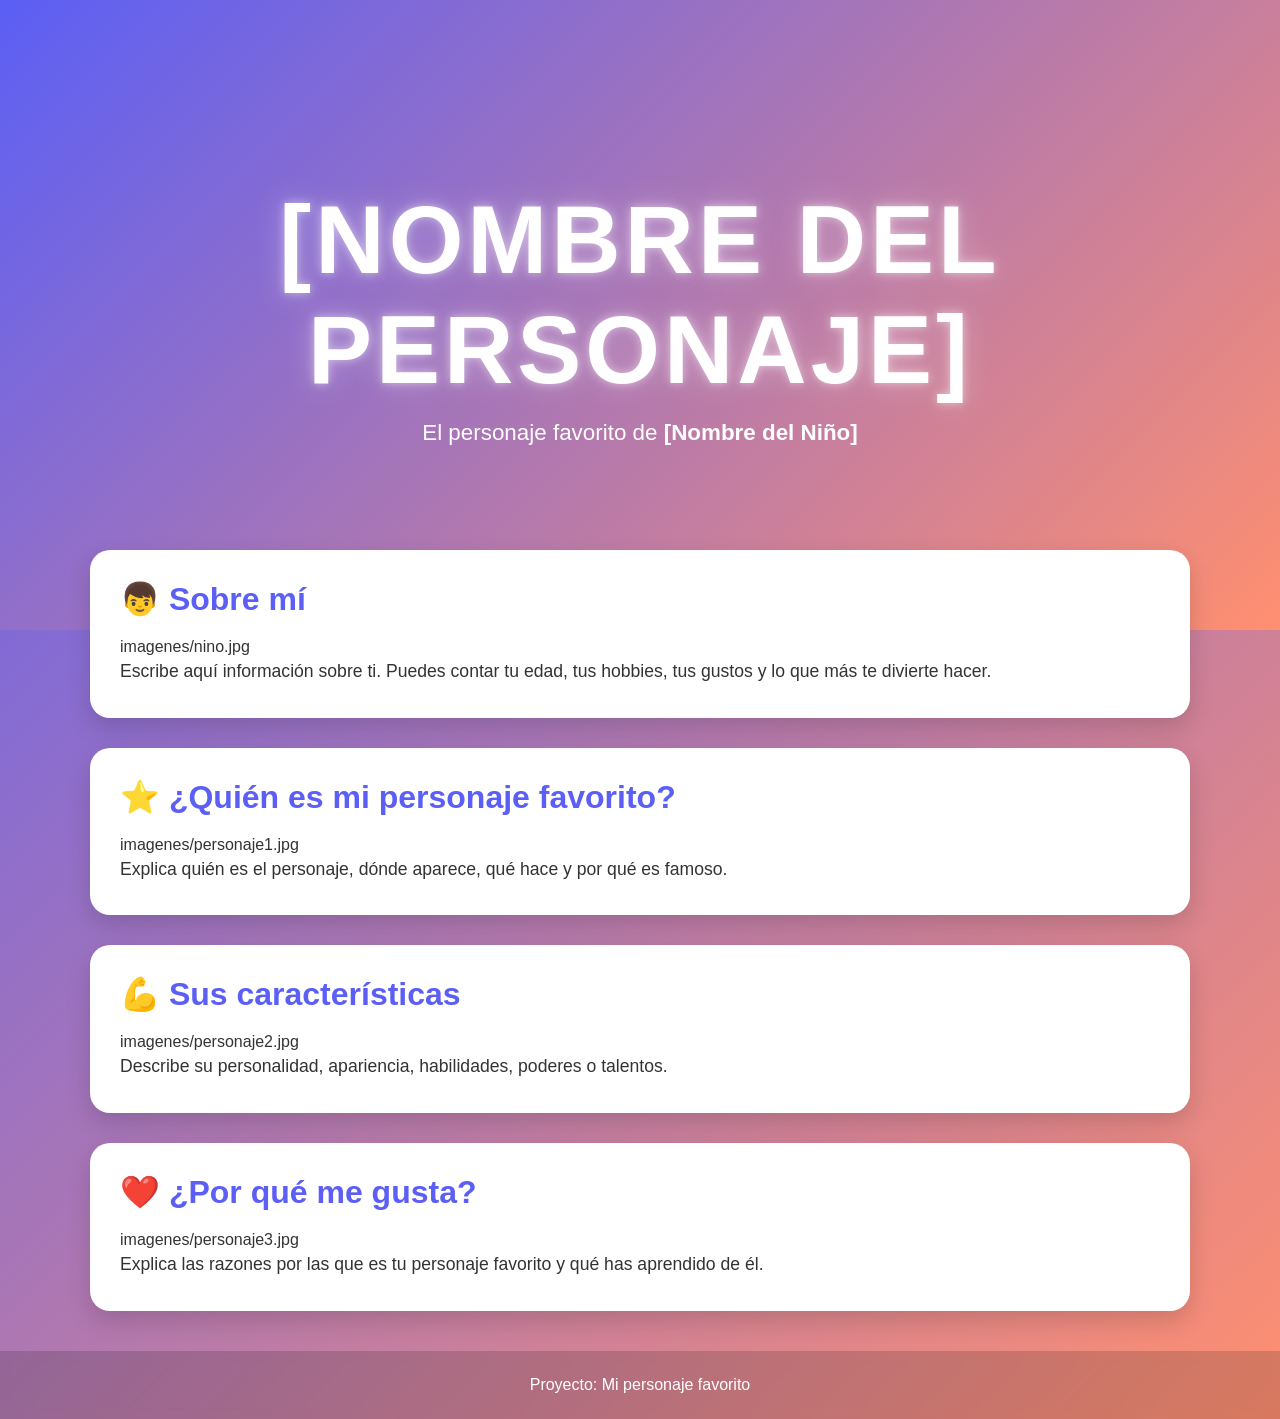
==== docs/personajeFavorito/index.html @ a3b90143 "Automated update" ====
<!DOCTYPE html>
<html lang="es">

<head>
    <meta charset="UTF-8">
    <meta name="viewport" content="width=device-width, initial-scale=1.0">
    <title>[Nombre del Personaje]</title>
    <link rel="stylesheet" href="style.css">
</head>

<body>

    <header class="hero">
        <div class="hero-content">
            <h1>[NOMBRE DEL PERSONAJE]</h1>
            <p>El personaje favorito de <strong>[Nombre del Niño]</strong></p>
        </div>
    </header>

    <main>

        <section class="card">
            <h2>👦 Sobre mí</h2>
            imagenes/nino.jpg

            <p>
                Escribe aquí información sobre ti.
                Puedes contar tu edad, tus hobbies,
                tus gustos y lo que más te divierte hacer.
            </p>
        </section>

        <section class="card">
            <h2>⭐ ¿Quién es mi personaje favorito?</h2>
            imagenes/personaje1.jpg

            <p>
                Explica quién es el personaje, dónde aparece,
                qué hace y por qué es famoso.
            </p>
        </section>

        <section class="card">
            <h2>💪 Sus características</h2>
            imagenes/personaje2.jpg

            <p>
                Describe su personalidad, apariencia,
                habilidades, poderes o talentos.
            </p>
        </section>

        <section class="card">
            <h2>❤️ ¿Por qué me gusta?</h2>
            imagenes/personaje3.jpg

            <p>
                Explica las razones por las que es tu personaje favorito
                y qué has aprendido de él.
            </p>
        </section>

    </main>

    <footer>
        <p>Proyecto: Mi personaje favorito</p>
    </footer>

</body>

</html>
---- docs/personajeFavorito/style.css ----
/*======================================
  PALETA DE COLORES
======================================*/
:root {
    --color-primario: #5b5ff5;
    --color-secundario: #ff8f70;
}

/*======================================
  CONFIGURACIÓN GENERAL
======================================*/
* {
    margin: 0;
    padding: 0;
    box-sizing: border-box;
}

body {
    font-family: "Segoe UI", Arial, sans-serif;

    background: linear-gradient(
        135deg,
        var(--color-primario),
        var(--color-secundario)
    );

    min-height: 100vh;
    color: #333;
}

/*======================================
  HERO
======================================*/
.hero {
    height: 70vh;

    display: flex;
    justify-content: center;
    align-items: center;

    text-align: center;

    background: linear-gradient(
        135deg,
        var(--color-primario),
        var(--color-secundario)
    );

    color: white;
}

.hero-content {
    animation: aparecer 1.5s ease;
}

.hero h1 {
    font-size: clamp(3rem, 8vw, 6rem);
    letter-spacing: 4px;
    text-transform: uppercase;

    text-shadow:
        0 0 10px rgba(255,255,255,.5),
        0 0 30px rgba(255,255,255,.3);

    animation: flotar 3s ease-in-out infinite;
}

.hero p {
    font-size: 1.4rem;
    margin-top: 15px;
}

/*======================================
  CONTENEDOR
======================================*/
main {
    width: 90%;
    max-width: 1100px;

    margin: -80px auto 40px;
}

/*======================================
  TARJETAS
======================================*/
.card {
    background: white;

    margin-bottom: 30px;
    padding: 30px;

    border-radius: 20px;

    box-shadow: 0 10px 25px rgba(0,0,0,.15);

    transition: .3s;
}

.card:hover {
    transform: translateY(-8px);
}

.card h2 {
    color: var(--color-primario);
    margin-bottom: 20px;
    font-size: 2rem;
}

.card img {
    width: 100%;
    max-width: 450px;

    display: block;
    margin: 20px auto;

    border-radius: 15px;

    transition: .4s;
}

.card img:hover {
    transform: scale(1.05);
}

.card p {
    font-size: 1.1rem;
    line-height: 1.8;
}

/*======================================
  FOOTER
======================================*/
footer {
    text-align: center;

    padding: 25px;

    color: white;

    background: rgba(0,0,0,.15);

    backdrop-filter: blur(5px);
}

/*======================================
  ANIMACIONES
======================================*/
@keyframes aparecer {
    from {
        opacity: 0;
        transform: translateY(40px);
    }

    to {
        opacity: 1;
        transform: translateY(0);
    }
}

@keyframes flotar {
    0% {
        transform: translateY(0);
    }

    50% {
        transform: translateY(-10px);
    }

    100% {
        transform: translateY(0);
    }
}

/*======================================
  RESPONSIVE
======================================*/
@media (max-width: 768px) {

    .hero {
        height: 55vh;
    }

    .hero p {
        font-size: 1rem;
    }

    .card {
        padding: 20px;
    }

    .card h2 {
        font-size: 1.5rem;
    }
}
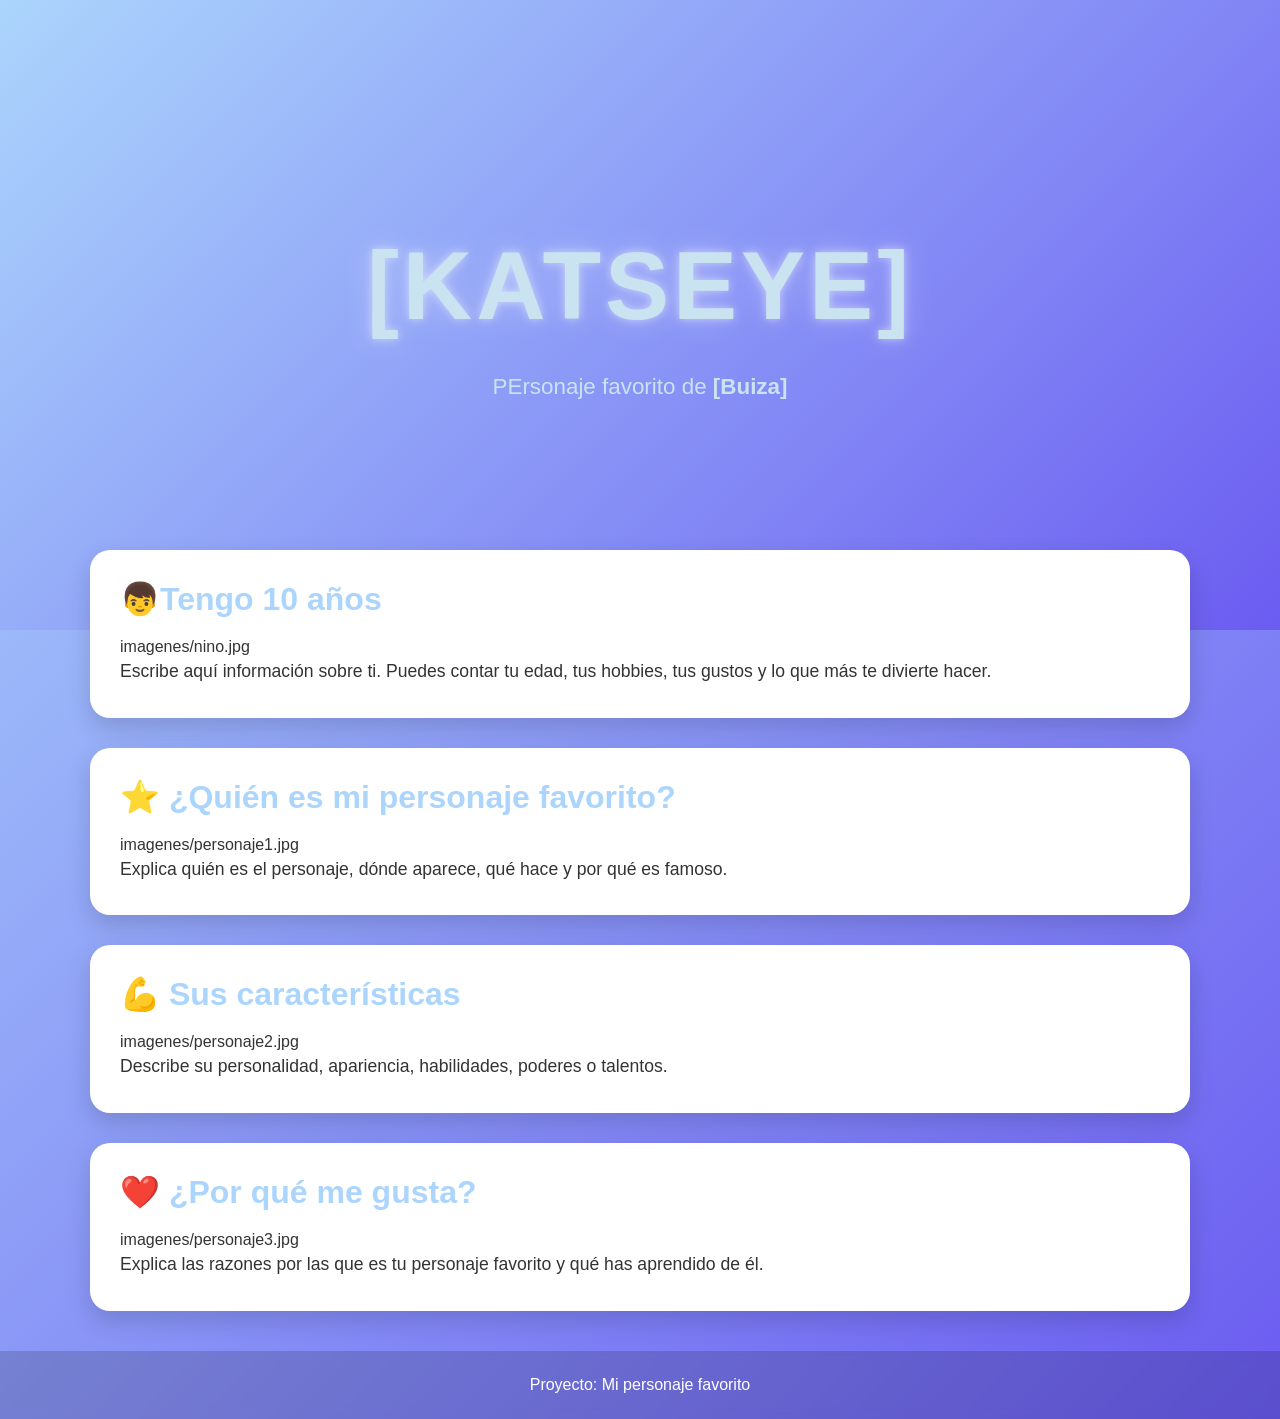
==== commit 4cab83fa: "holis" ====
--- a/docs/personajeFavorito/index.html
+++ b/docs/personajeFavorito/index.html
@@ -4,7 +4,7 @@
 <head>
     <meta charset="UTF-8">
     <meta name="viewport" content="width=device-width, initial-scale=1.0">
-    <title>[Nombre del Personaje]</title>
+    <title>[Katseye]</title>
     <link rel="stylesheet" href="style.css">
 </head>
 
@@ -12,15 +12,16 @@
 
     <header class="hero">
         <div class="hero-content">
-            <h1>[NOMBRE DEL PERSONAJE]</h1>
-            <p>El personaje favorito de <strong>[Nombre del Niño]</strong></p>
+            <h1>[Katseye]</h1>
+            <img style="width: 200px;" src="https://imgs.search.brave.com/T2SKmxvCb7sbR11ZojhfAtrc3ONpHdIkorUNZw4PDEQ/rs:fit:860:0:0:0/g:ce/aHR0cHM6Ly9pbWFn/ZXMudW5pdmVyc2Fs/LW11c2ljLmRlL2lt/Zy9hc3NldHMvNjM0/LzYzNDczMy85OTIv/MTAyMC9rYXRzZXll/LmpwZw" alt="">
+            <p>PErsonaje favorito de <strong>[Buiza]</strong></p>
         </div>
     </header>
 
     <main>
 
         <section class="card">
-            <h2>👦 Sobre mí</h2>
+            <h2>👦Tengo 10 años</h2>
             imagenes/nino.jpg
 
             <p>
--- a/docs/personajeFavorito/style.css
+++ b/docs/personajeFavorito/style.css
@@ -2,8 +2,8 @@
   PALETA DE COLORES
 ======================================*/
 :root {
-    --color-primario: #5b5ff5;
-    --color-secundario: #ff8f70;
+    --color-primario: #abd5fc;
+    --color-secundario: #6b5cf1;
 }
 
 /*======================================
@@ -46,7 +46,7 @@
         var(--color-secundario)
     );
 
-    color: white;
+    color: rgb(201, 227, 241);
 }
 
 .hero-content {
